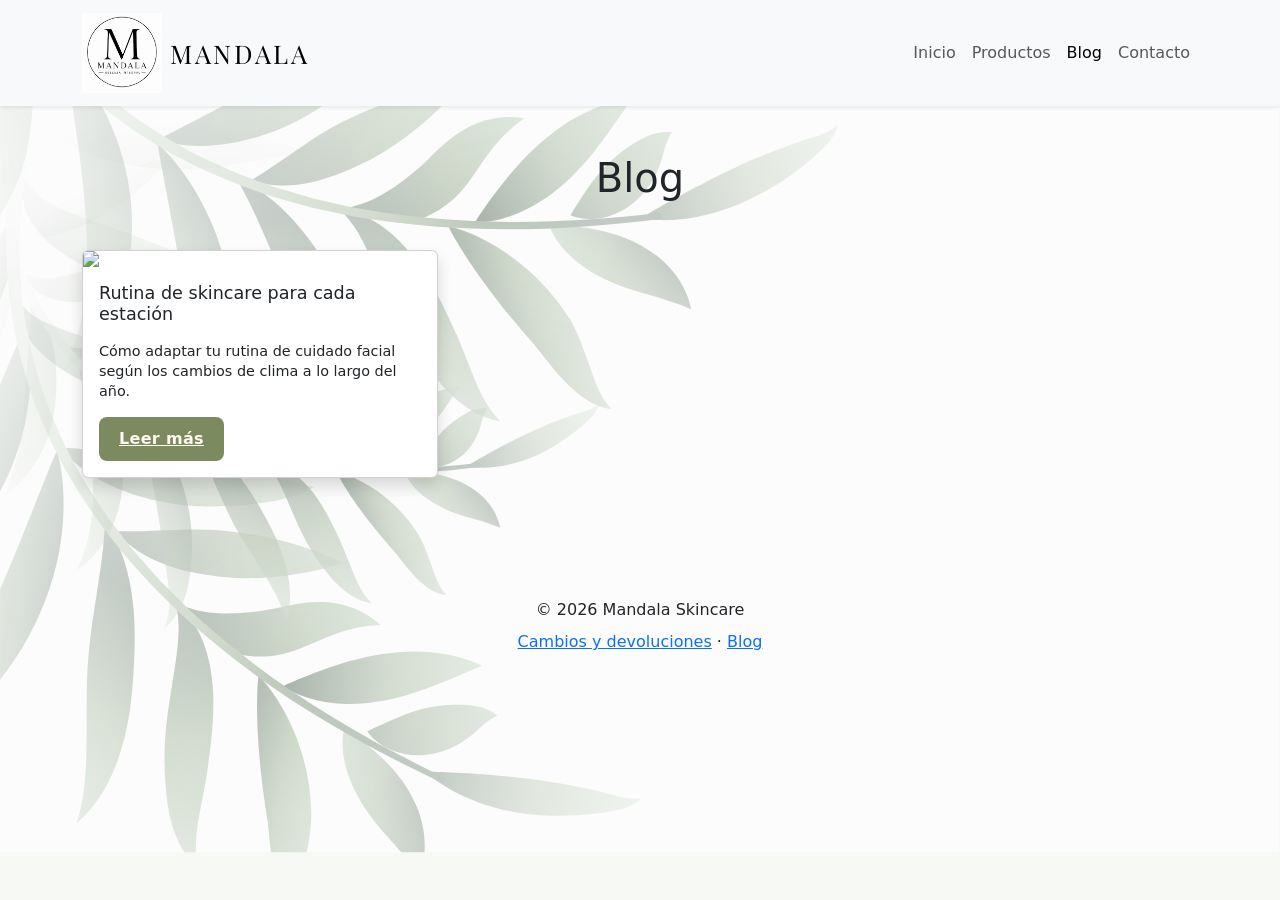
==== blog.html @ 617cd5c1 "modificaciones y agrego del Blog" ====
<!DOCTYPE html>
<html lang="es">
<head>
    <meta charset="UTF-8">
    <meta name="viewport" content="width=device-width, initial-scale=1.0">
    <link href="https://fonts.googleapis.com/css2?family=Playfair+Display:wght@600&display=swap" rel="stylesheet">
    <title>Blog — Mandala Skincare</title>
    <link href="https://cdn.jsdelivr.net/npm/bootstrap@5.3.3/dist/css/bootstrap.min.css" rel="stylesheet">
    <link rel="stylesheet" href="css/style.css">
</head>
<body>

    <nav class="navbar navbar-expand-lg navbar-light bg-light shadow-sm">
        <div class="container">
            <a class="navbar-brand d-flex align-items-center" href="index.html">
                <img src="img/logo-mandala.png" alt="Mandala Belleza Integral" height="80">
                <span class="ms-2 logo-text">MANDALA</span>
            </a>
            <button class="navbar-toggler" data-bs-toggle="collapse" data-bs-target="#menu">
                <span class="navbar-toggler-icon"></span>
            </button>
            <div class="collapse navbar-collapse" id="menu">
                <ul class="navbar-nav ms-auto">
                    <li class="nav-item"><a class="nav-link" href="index.html">Inicio</a></li>
                    <li class="nav-item"><a class="nav-link" href="productos.html">Productos</a></li>
                    <li class="nav-item"><a class="nav-link active" href="blog.html">Blog</a></li>
                    <li class="nav-item"><a class="nav-link" href="contacto.html">Contacto</a></li>
                </ul>
            </div>
        </div>
    </nav>

    <section class="container py-5">
        <h1 class="text-center mb-5">Blog</h1>

        <div class="row row-cols-1 row-cols-sm-2 row-cols-lg-3 g-4">

            <!-- Nota de ejemplo. Copiá este bloque para cada nota nueva y creá un archivo .html como blog/nombre-de-la-nota.html -->
            <div class="col">
                <div class="card shadow h-100">
                    <img src="https://placehold.co/400x250/DDE7D4/3E4A3C?text=Nota+de+blog" class="card-img-top">
                    <div class="card-body">
                        <h5>Rutina de skincare para cada estación</h5>
                        <p>Cómo adaptar tu rutina de cuidado facial según los cambios de clima a lo largo del año.</p>
                        <a href="blog/rutinas.html" class="btn-mandala d-inline-block">Leer más</a>
                    </div>
                </div>
            </div>

        </div>
    </section>

    <footer class="footer-mandala py-4 mt-5">
        <div class="container text-center">
            <p class="mb-2">© 2026 Mandala Skincare</p>
            <a href="cambios-y-devoluciones.html">Cambios y devoluciones</a> ·
            <a href="blog.html">Blog</a>
        </div>
    </footer>

    <script src="https://cdn.jsdelivr.net/npm/bootstrap@5.3.3/dist/js/bootstrap.bundle.min.js"></script>
</body>
</html>
---- css/style.css ----
body {
    background-color: #F7F9F5;
    background-image: url("../img/hojasfondo.svg");
    background-repeat: no-repeat;
    background-position: center top;
    background-size: cover;
}
/* ===== CARRUSEL - IMAGEN ===== */
.carousel-item img {
    height: 550px;
    object-fit: cover;
}


#carouselExample {
    padding: 15px;
    background: #F7F4EC;
}

.carousel-inner {
    border-radius: 12px;
    overflow: hidden;
}

.carousel-item img {
    height: 550px;
    object-fit: cover;
    border-radius: 12px;
}

/* ===== CARRUSEL - CAPTION ===== */
.carousel-caption {
    background: rgba(0, 0, 0, .35);
    border-radius: 15px;
    padding: 30px;
    bottom: 40px;
    left: 8%;
    right: auto;
    max-width: 550px;
    text-align: left;
}

/* ===== LOGO NAVBAR ===== */
.logo-text {
    font-family: 'Playfair Display', serif;
    font-size: 1.6rem;
    letter-spacing: 3px;
    color: #000;
}

/* ===== TÍTULOS DEL CARRUSEL ===== */
.titulo-bold {
    font-family: 'Montserrat', sans-serif;
    font-weight: 600;
    letter-spacing: 3px;
    color: #f5f5f5;
    font-size: 1.8rem;
    display: block;
}

.titulo-script {
    font-family: 'Alex Brush', cursive;
    font-size: 3.5rem;
    line-height: 1.1;
    display: block;
    color: #ffffff;
    text-shadow: 1px 1px 6px rgba(0, 0, 0, .35);
}

.carousel-caption p {
    font-size: 20px;
    color: #f5f5f5;
}

/* ===== BOTON COMPRAR ===== */
.btn-mandala {
    background-color: #7C8B5F;
    border: none;
    color: #FFF8F0;
    border-radius: 8px;
    padding: 10px 20px;
    font-weight: 600;
    letter-spacing: 0.02em;
    transition: background-color 0.2s ease, transform 0.15s ease;
}

.btn-mandala:hover {
    background-color: #5C6B4F;
    transform: translateY(-1px);
}

.btn-mandala:active {
    transform: translateY(0);
}
/* ===== CARDS DE PRODUCTOS===== */
.card-body h5 {
    font-size: 1.1rem;
    min-height: 50px;
}

.card-body p {
    font-size: 0.9rem;
    line-height: 1.4;
}

.card {
    height: 100%;
}

.img-hover-wrap {
    position: relative;
    height: 220px;
    overflow: hidden;
    background: #f5f5f5;
}

.img-hover-wrap img {
    position: absolute;
    top: 0;
    left: 0;
    width: 100%;
    height: 260px;
    object-fit: contain;
    transition: opacity 0.4s ease;
}

.img-normal {
    opacity: 1;
}

.img-hover {
    opacity: 0;
}

.img-hover-wrap:hover .img-normal {
    opacity: 0;
}

.img-hover-wrap:hover .img-hover {
    opacity: 1;
}
/* ===== CARRITO ===== */
.btn-carrito {
    background: none;
    border: none;
    font-size: 1.4rem;
    position: relative;
    cursor: pointer;
}

.badge-carrito {
    position: absolute;
    top: -5px;
    right: -10px;
    background: #3E4A3C;
    color: #fff;
    font-size: 0.7rem;
    border-radius: 50%;
    padding: 2px 6px;
}

#listaCarrito li {
    display: flex;
    justify-content: space-between;
    align-items: center;
    padding: 8px 0;
    border-bottom: 1px solid #eee;
}

#listaCarrito button {
    background: none;
    border: none;
    color: #b33;
    cursor: pointer;
}

.toast-confirmacion {
    position: fixed;
    bottom: 30px;
    right: 30px;
    background: #3E4A3C;
    color: #fff;
    padding: 14px 22px;
    border-radius: 8px;
    opacity: 0;
    transform: translateY(20px);
    transition: all 0.3s ease;
    pointer-events: none;
    z-index: 9999;
}

.toast-confirmacion.mostrar {
    opacity: 1;
    transform: translateY(0);
}
/* ===== PAGINACIÓN ===== */
.pagination .page-link {
    color: #3E4A3C;
    border-color: #DDE7D4;
}

.pagination .page-link:hover {
    color: #fff;
    background-color: #c6cc91;
    border-color: #c6cc91;
}

.pagination .page-item.active .page-link {
    background-color: #3E4A3C;
    border-color: #3E4A3C;
    color: #fff;
}
.img-hover-wrap {
    position: relative;
    overflow: hidden;
}

/* Badge de descuento — tipo etiqueta de producto natural */
.badge-descuento {
    position: absolute;
    top: 12px;
    left: 12px;
    background: #C97B5C; /* terracota, contrasta lindo con el verde salvia de tus botones */
    color: #FFF8F0;
    padding: 6px 14px 6px 12px;
    border-radius: 4px 14px 4px 14px; /* esquinas asimétricas, sensación "etiqueta" en vez de cartel de oferta */
    font-size: 0.78rem;
    font-weight: 700;
    letter-spacing: 0.03em;
    box-shadow: 0 3px 8px rgba(0, 0, 0, 0.15);
    z-index: 2;
    transform: rotate(-3deg); /* un toque artesanal, no perfectamente cuadrado */
}

/* Precio anterior tachado, más suave que un gris genérico */
.precio-anterior {
    text-decoration: line-through;
    text-decoration-color: #C97B5C;
    text-decoration-thickness: 1.5px;
    color: #A89A8C;
    font-size: 0.9rem;
    margin-right: 10px;
    font-weight: 400;
}

.precio-wrap {
    display: flex;
    align-items: baseline;
    gap: 4px;
    flex-wrap: wrap;
}

.precio-wrap h4 {
    color: #C97B5C;
    margin: 0;
}

/* Medios de pago */
.badge-pago {
    display: inline-block;
    background: #F1EDE4;
    color: #5C6B4F;
    padding: 6px 16px;
    border-radius: 20px;
    margin: 4px;
    font-size: 0.85rem;
    font-weight: 600;
}
/* Badge "Más vendido" */
.badge-destacado {
    position: absolute;
    top: 12px;
    right: 12px;
    background: #E8C468;
    color: #4A3B1F;
    padding: 5px 12px;
    border-radius: 20px;
    font-size: 0.75rem;
    font-weight: 700;
    box-shadow: 0 2px 6px rgba(0, 0, 0, 0.15);
    z-index: 2;
}

/* Aviso de stock bajo */
.aviso-stock {
    color: #C0392B;
    font-weight: 600;
    font-size: 0.85rem;
}


/* Banner de envío gratis, arriba de los productos */
.badge-envio-gratis {
    display: inline-flex;
    align-items: center;
    gap: 6px;
    background: #EAF2E3;
    color: #5C6B4F;
    padding: 8px 18px;
    border-radius: 20px;
    font-weight: 600;
    font-size: 0.9rem;
}

.badge-envio-gratis .camion {
    display: inline-block;
    animation: manejar 1.8s ease-in-out infinite;
}

@keyframes manejar {
    0%, 100% { transform: translateX(0); }
    50% { transform: translateX(5px); }
}
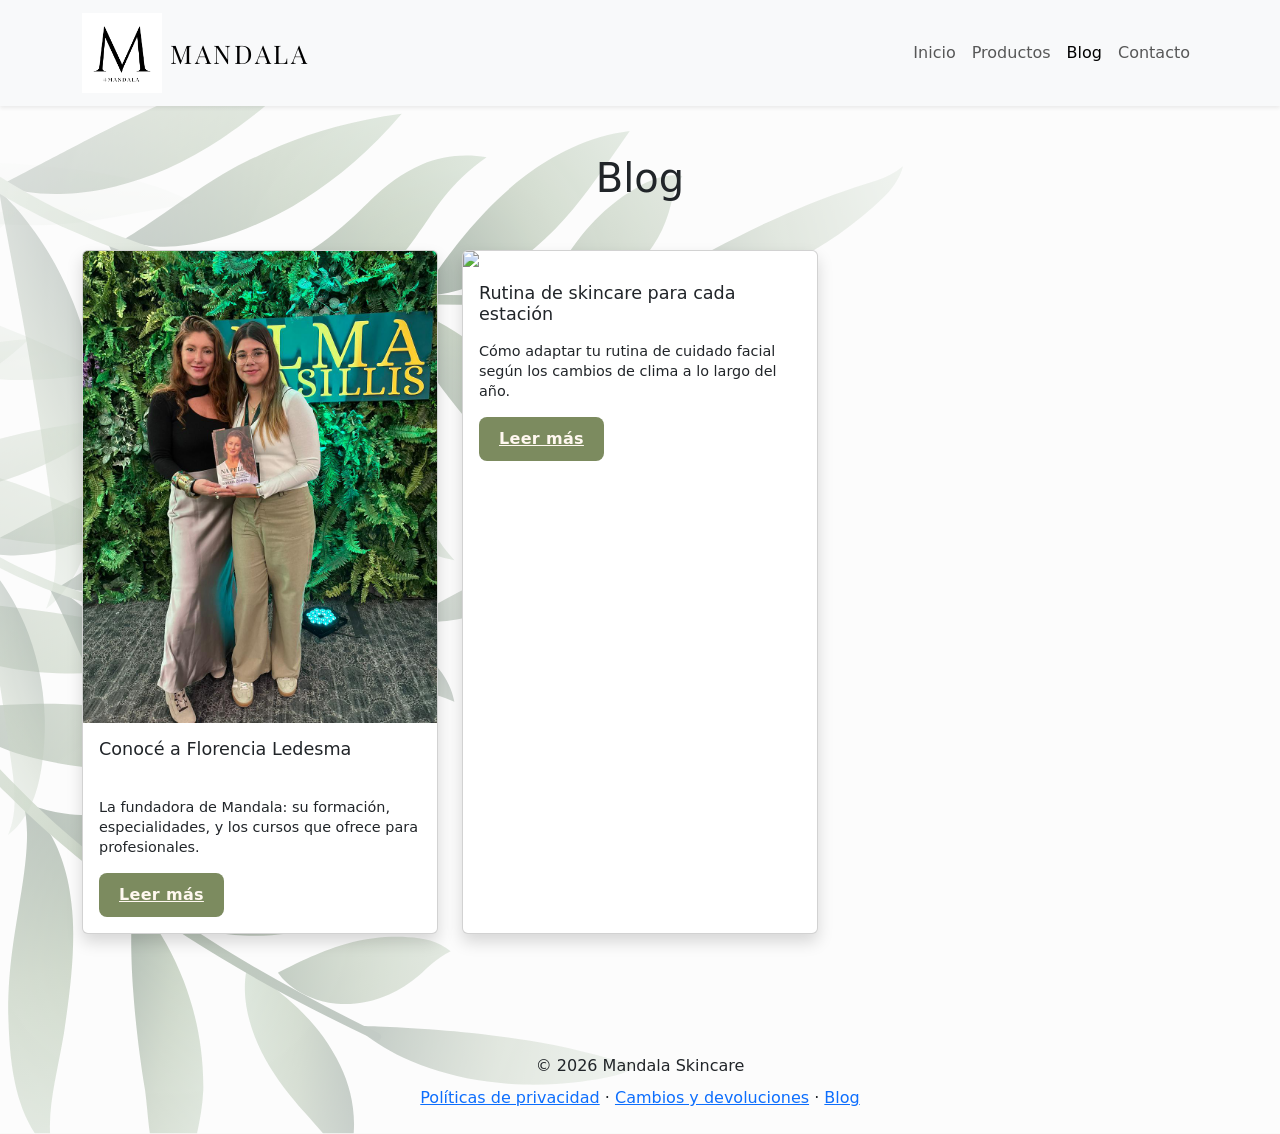
==== commit 6d6429ed: "Blog y descripción" ====
--- a/blog.html
+++ b/blog.html
@@ -13,7 +13,7 @@
     <nav class="navbar navbar-expand-lg navbar-light bg-light shadow-sm">
         <div class="container">
             <a class="navbar-brand d-flex align-items-center" href="index.html">
-                <img src="img/logo-mandala.png" alt="Mandala Belleza Integral" height="80">
+                <img src="img/logo-mandala.jpg" alt="Mandala Belleza Integral" height="80">
                 <span class="ms-2 logo-text">MANDALA</span>
             </a>
             <button class="navbar-toggler" data-bs-toggle="collapse" data-bs-target="#menu">
@@ -35,6 +35,18 @@
 
         <div class="row row-cols-1 row-cols-sm-2 row-cols-lg-3 g-4">
 
+            <!-- Nota: Conocé a Florencia -->
+            <div class="col">
+                <div class="card shadow h-100">
+                    <img src="img/flor.jpeg" class="card-img-top">
+                    <div class="card-body">
+                        <h5>Conocé a Florencia Ledesma</h5>
+                        <p>La fundadora de Mandala: su formación, especialidades, y los cursos que ofrece para profesionales.</p>
+                        <a href="blog/florencia-ledesma.html" class="btn-mandala d-inline-block">Leer más</a>
+                    </div>
+                </div>
+            </div>
+
             <!-- Nota de ejemplo. Copiá este bloque para cada nota nueva y creá un archivo .html como blog/nombre-de-la-nota.html -->
             <div class="col">
                 <div class="card shadow h-100">
@@ -53,6 +65,7 @@
     <footer class="footer-mandala py-4 mt-5">
         <div class="container text-center">
             <p class="mb-2">© 2026 Mandala Skincare</p>
+            <a href="politicas-privacidad.html">Políticas de privacidad</a> ·
             <a href="cambios-y-devoluciones.html">Cambios y devoluciones</a> ·
             <a href="blog.html">Blog</a>
         </div>
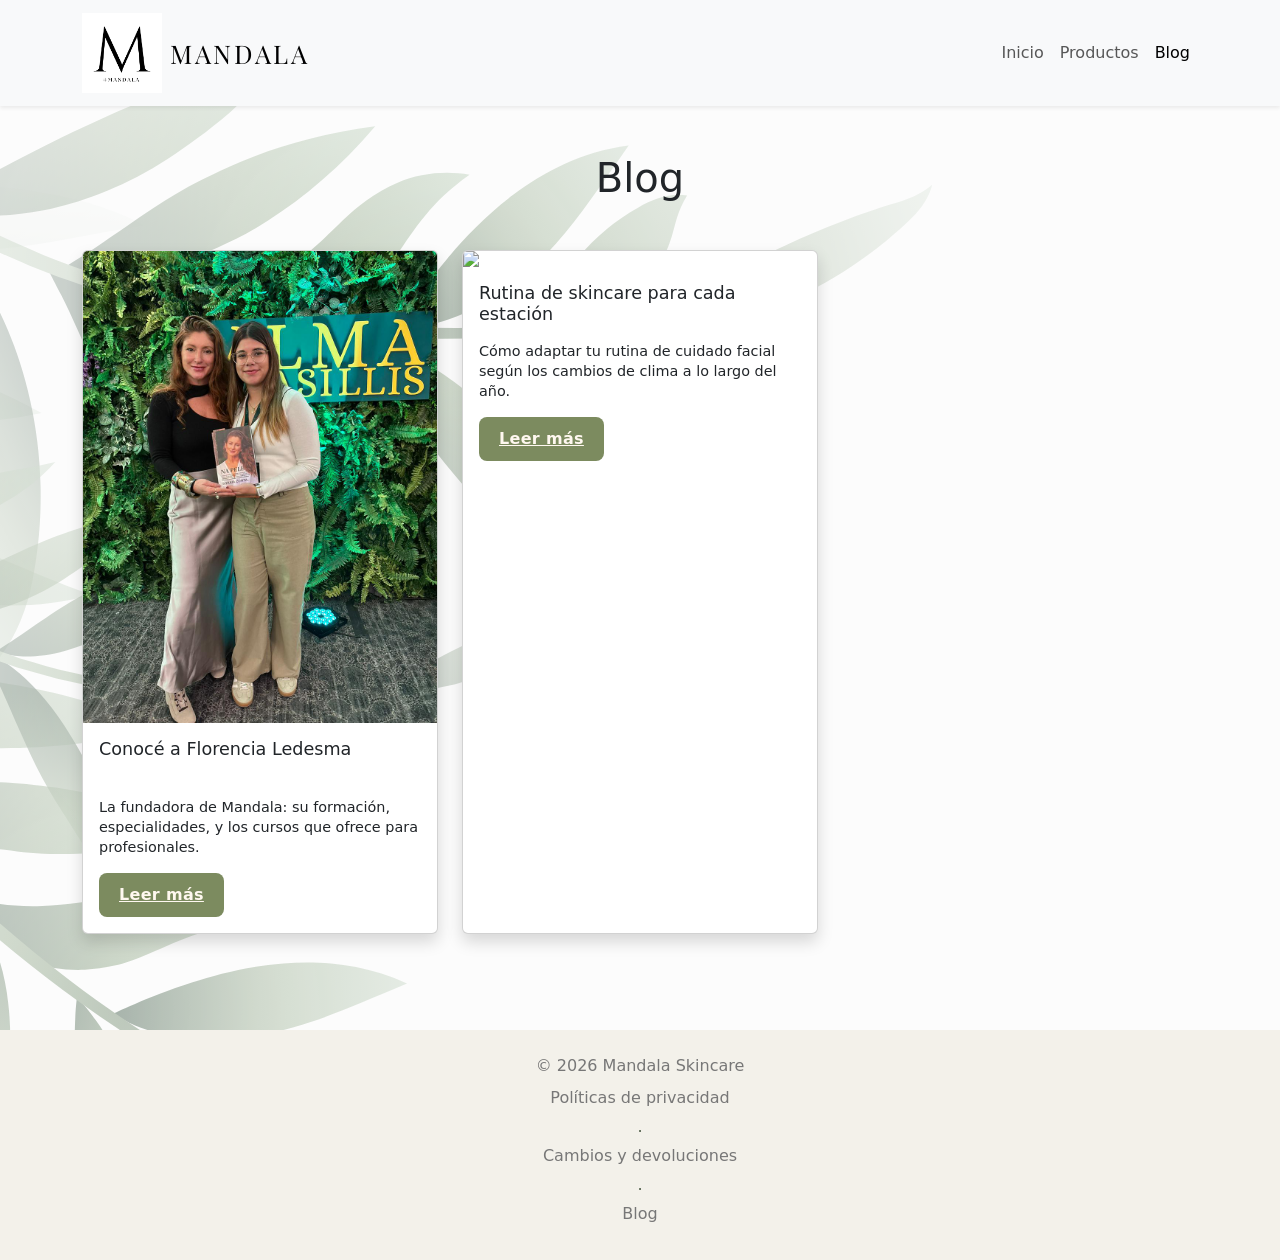
==== commit fb3f7e4c: "Detalles, aun falta" ====
--- a/blog.html
+++ b/blog.html
@@ -4,6 +4,7 @@
     <meta charset="UTF-8">
     <meta name="viewport" content="width=device-width, initial-scale=1.0">
     <link href="https://fonts.googleapis.com/css2?family=Playfair+Display:wght@600&display=swap" rel="stylesheet">
+    <link rel="stylesheet" href="https://cdn.jsdelivr.net/npm/bootstrap-icons@1.11.3/font/bootstrap-icons.min.css">
     <title>Blog — Mandala Skincare</title>
     <link href="https://cdn.jsdelivr.net/npm/bootstrap@5.3.3/dist/css/bootstrap.min.css" rel="stylesheet">
     <link rel="stylesheet" href="css/style.css">
@@ -24,7 +25,6 @@
                     <li class="nav-item"><a class="nav-link" href="index.html">Inicio</a></li>
                     <li class="nav-item"><a class="nav-link" href="productos.html">Productos</a></li>
                     <li class="nav-item"><a class="nav-link active" href="blog.html">Blog</a></li>
-                    <li class="nav-item"><a class="nav-link" href="contacto.html">Contacto</a></li>
                 </ul>
             </div>
         </div>
@@ -33,7 +33,7 @@
     <section class="container py-5">
         <h1 class="text-center mb-5">Blog</h1>
 
-        <div class="row row-cols-1 row-cols-sm-2 row-cols-lg-3 g-4">
+   <div class="row row-cols-1 row-cols-sm-2 row-cols-lg-3 g-4 filas-animadas">
 
             <!-- Nota: Conocé a Florencia -->
             <div class="col">
--- a/css/style.css
+++ b/css/style.css
@@ -312,3 +312,226 @@
     50% { transform: translateX(5px); }
 }
 
+@keyframes deslizarIzquierda {
+    from { opacity: 0; transform: translateX(-60px); }
+    to   { opacity: 1; transform: translateX(0); }
+}
+
+@keyframes deslizarDerecha {
+    from { opacity: 0; transform: translateX(60px); }
+    to   { opacity: 1; transform: translateX(0); }
+}
+
+.filas-animadas > .col {
+    opacity: 0;
+}
+
+.filas-animadas > .col:nth-child(odd) {
+    animation: deslizarIzquierda 0.6s ease forwards;
+}
+
+.filas-animadas > .col:nth-child(even) {
+    animation: deslizarDerecha 0.6s ease forwards;
+}
+
+.filas-animadas > .col:nth-child(1) { animation-delay: 0.05s; }
+.filas-animadas > .col:nth-child(2) { animation-delay: 0.15s; }
+.filas-animadas > .col:nth-child(3) { animation-delay: 0.25s; }
+.filas-animadas > .col:nth-child(4) { animation-delay: 0.35s; }
+.filas-animadas > .col:nth-child(5) { animation-delay: 0.45s; }
+.filas-animadas > .col:nth-child(6) { animation-delay: 0.55s; }
+
+/*====================================
+        FOOTER MANDALA
+====================================*/
+
+.footer-mandala{
+    background:#F3F1EA;
+    margin-top:80px;
+    padding:40px 0 0;
+    color:#4f5d48;
+}
+
+.footer-divider{
+    display:flex;
+    align-items:center;
+    justify-content:center;
+    margin-bottom:50px;
+}
+
+.footer-divider span{
+    flex:1;
+    height:1px;
+    background:#d9d9d9;
+}
+
+.footer-divider svg{
+    width:18px;
+    height:18px;
+    margin:0 18px;
+    stroke:#5d7057;
+    stroke-width:1.3;
+    fill:none;
+}
+
+.footer-logo{
+    font-family:'Playfair Display', serif;
+    font-size:2rem;
+    letter-spacing:4px;
+    color:#4f5d48;
+    margin:0;
+}
+
+.footer-subtitulo{
+    font-family:'Alex Brush', cursive;
+    font-size:2rem;
+    color:#be7a62;
+    margin-top:-10px;
+}
+
+.footer-texto{
+    margin-top:20px;
+    color:#777;
+    line-height:1.8;
+    max-width:330px;
+}
+
+.footer-mandala h5{
+    font-size:.85rem;
+    text-transform:uppercase;
+    letter-spacing:2px;
+    margin-bottom:20px;
+    color:#5d7057;
+    font-weight:700;
+}
+
+.footer-mandala a{
+    display:block;
+    text-decoration:none;
+    color:#777;
+    margin-bottom:10px;
+    transition:.3s;
+}
+
+.footer-mandala a:hover{
+    color:#be7a62;
+}
+
+.footer-mandala p{
+    color:#777;
+    margin-bottom:10px;
+}
+
+.footer-redes{
+    display:flex;
+    gap:15px;
+    margin-top:25px;
+}
+
+.footer-redes a{
+    width:42px;
+    height:42px;
+    border-radius:50%;
+    border:1px solid #cfcfcf;
+    display:flex;
+    justify-content:center;
+    align-items:center;
+    font-size:18px;
+    color:#4f5d48;
+    transition:.3s;
+}
+
+.footer-redes a:hover{
+    background:#be7a62;
+    color:#fff;
+    border-color:#be7a62;
+    transform:translateY(-3px);
+}
+
+.footer-news{
+    display:flex;
+    margin-top:20px;
+    border-bottom:1px solid #bbb;
+}
+
+.footer-news input{
+    flex:1;
+    border:none;
+    background:none;
+    padding:10px 5px;
+    outline:none;
+    font-size:.9rem;
+}
+
+.footer-news input::placeholder{
+    color:#999;
+}
+
+.footer-news button{
+    border:none;
+    background:none;
+    color:#4f5d48;
+    font-weight:600;
+    padding:10px 5px;
+    transition:.3s;
+}
+
+.footer-news button:hover{
+    color:#be7a62;
+}
+
+.footer-copy{
+    margin-top:50px;
+    border-top:1px solid #ddd;
+    padding:20px;
+    text-align:center;
+    color:#777;
+    font-size:.85rem;
+}
+
+/*==========================
+        Responsive
+==========================*/
+
+@media(max-width:991px){
+
+    .footer-logo,
+    .footer-subtitulo,
+    .footer-texto{
+        text-align:center;
+        margin-left:auto;
+        margin-right:auto;
+    }
+
+    .footer-redes{
+        justify-content:center;
+        margin-bottom:35px;
+    }
+
+    .footer-mandala h5{
+        margin-top:20px;
+    }
+}
+
+@media(max-width:767px){
+
+    .footer-news{
+        flex-direction:column;
+        border:none;
+    }
+
+    .footer-news input{
+        border-bottom:1px solid #bbb;
+    }
+
+    .footer-news button{
+        margin-top:10px;
+        border:1px solid #be7a62;
+        border-radius:30px;
+    }
+
+    .footer-copy{
+        font-size:.8rem;
+        padding:18px 10px;
+    }
+}
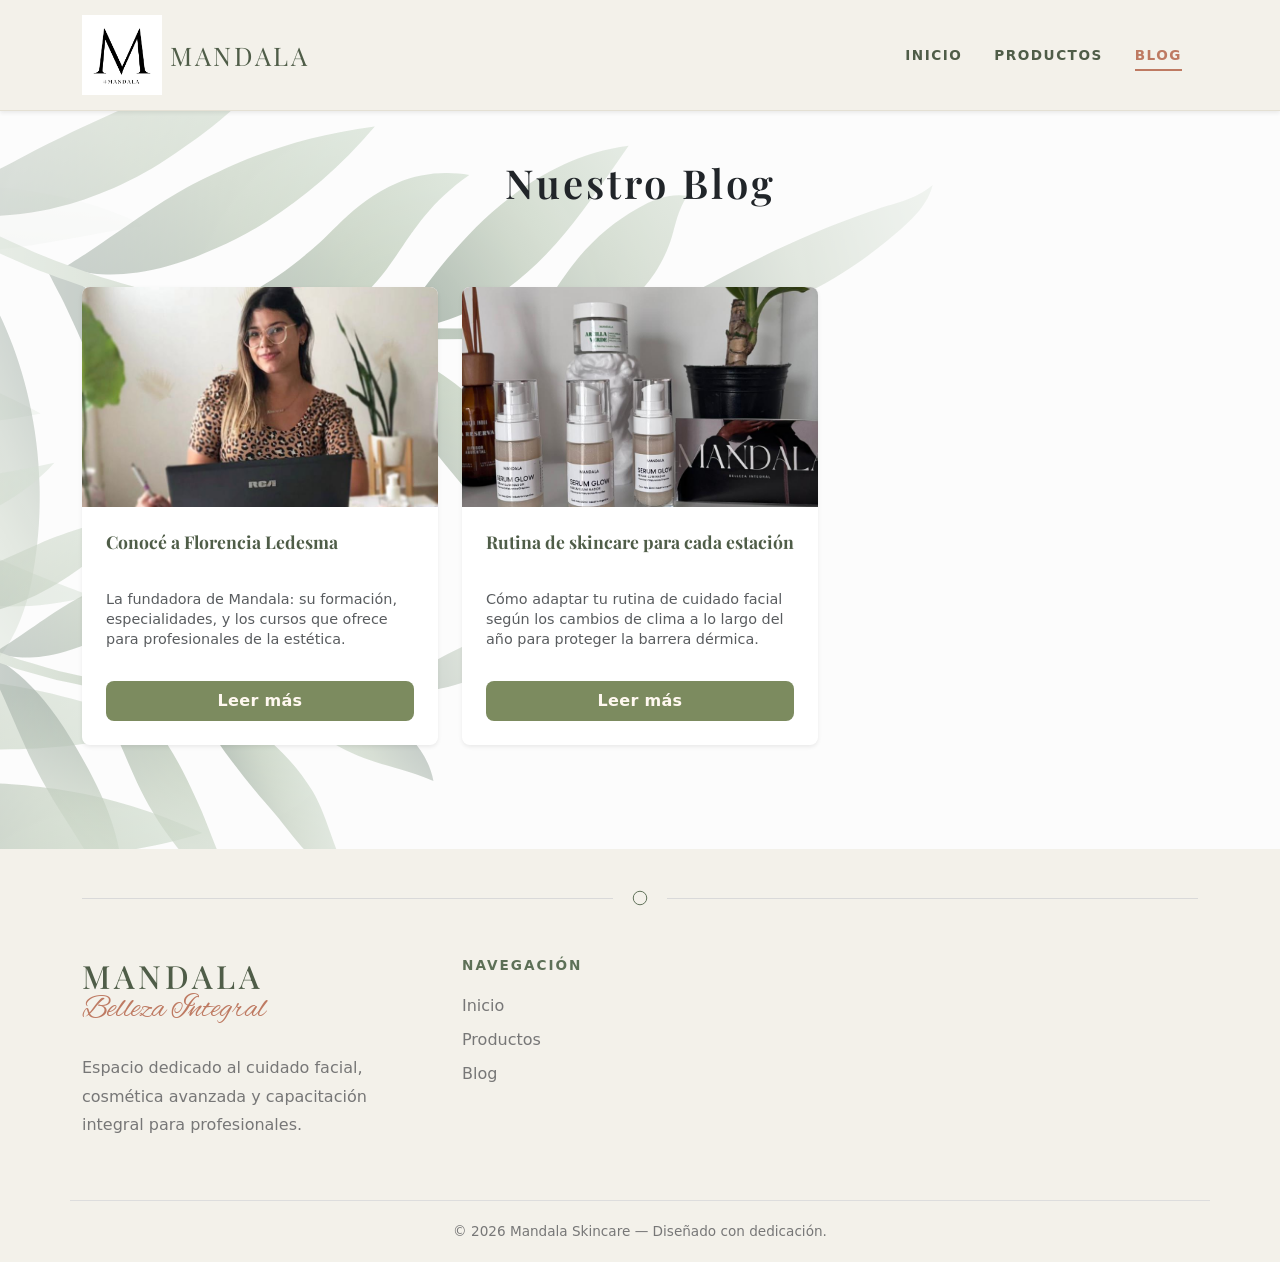
==== commit 0efac2cc: "Agregue header y estilice pagina" ====
--- a/blog.html
+++ b/blog.html
@@ -5,13 +5,18 @@
     <meta name="viewport" content="width=device-width, initial-scale=1.0">
     <link href="https://fonts.googleapis.com/css2?family=Playfair+Display:wght@600&display=swap" rel="stylesheet">
     <link rel="stylesheet" href="https://cdn.jsdelivr.net/npm/bootstrap-icons@1.11.3/font/bootstrap-icons.min.css">
+    <link href="https://fonts.googleapis.com/css2?family=Montserrat:wght@600&family=Alex+Brush&display=swap" rel="stylesheet">
     <title>Blog — Mandala Skincare</title>
+    
+    <!-- Bootstrap -->
     <link href="https://cdn.jsdelivr.net/npm/bootstrap@5.3.3/dist/css/bootstrap.min.css" rel="stylesheet">
+    <!-- CSS propio -->
     <link rel="stylesheet" href="css/style.css">
 </head>
 <body>
 
-    <nav class="navbar navbar-expand-lg navbar-light bg-light shadow-sm">
+    <!-- MENÚ DE NAVEGACIÓN PROPIO -->
+    <nav class="navbar navbar-expand-lg navbar-light navbar-mandala shadow-sm sticky-top">
         <div class="container">
             <a class="navbar-brand d-flex align-items-center" href="index.html">
                 <img src="img/logo-mandala.jpg" alt="Mandala Belleza Integral" height="80">
@@ -30,31 +35,38 @@
         </div>
     </nav>
 
-    <section class="container py-5">
-        <h1 class="text-center mb-5">Blog</h1>
+    <header class="py-5 text-center">
+        <h1 class="titulo-bold text-dark" style="font-size: 2.5rem; font-family: 'Playfair Display', serif;">Nuestro Blog</h1>
+    </header>
 
-   <div class="row row-cols-1 row-cols-sm-2 row-cols-lg-3 g-4 filas-animadas">
+    <!-- REJILLA DE ARTÍCULOS CON ANIMACIONES INTEGRADAS -->
+    <section class="container py-4">
+        <div class="row row-cols-1 row-cols-sm-2 row-cols-lg-3 g-4 filas-animadas">
 
-            <!-- Nota: Conocé a Florencia -->
+            <!-- Nota 1 -->
             <div class="col">
-                <div class="card shadow h-100">
-                    <img src="img/flor.jpeg" class="card-img-top">
-                    <div class="card-body">
-                        <h5>Conocé a Florencia Ledesma</h5>
-                        <p>La fundadora de Mandala: su formación, especialidades, y los cursos que ofrece para profesionales.</p>
-                        <a href="blog/florencia-ledesma.html" class="btn-mandala d-inline-block">Leer más</a>
+                <div class="card shadow-sm border-0 rounded-3 overflow-hidden h-100">
+                    <div style="height: 220px; overflow: hidden;">
+                        <img src="img/flora.jpeg" class="w-100 h-100 object-fit-cover">
+                    </div>
+                    <div class="card-body p-4 d-flex flex-column">
+                        <h5 class="fw-bold mb-2" style="font-family: 'Playfair Display', serif; color: #4f5d48;">Conocé a Florencia Ledesma</h5>
+                        <p class="text-muted small flex-grow-1">La fundadora de Mandala: su formación, especialidades, y los cursos que ofrece para profesionales de la estética.</p>
+                        <a href="blog/florencia-ledesma.html" class="btn-mandala text-center d-block mt-3 py-2 text-decoration-none">Leer más</a>
                     </div>
                 </div>
             </div>
 
-            <!-- Nota de ejemplo. Copiá este bloque para cada nota nueva y creá un archivo .html como blog/nombre-de-la-nota.html -->
+            <!-- Nota 2 -->
             <div class="col">
-                <div class="card shadow h-100">
-                    <img src="https://placehold.co/400x250/DDE7D4/3E4A3C?text=Nota+de+blog" class="card-img-top">
-                    <div class="card-body">
-                        <h5>Rutina de skincare para cada estación</h5>
-                        <p>Cómo adaptar tu rutina de cuidado facial según los cambios de clima a lo largo del año.</p>
-                        <a href="blog/rutinas.html" class="btn-mandala d-inline-block">Leer más</a>
+                <div class="card shadow-sm border-0 rounded-3 overflow-hidden h-100">
+                    <div style="height: 220px; overflow: hidden;">
+                        <img src="img/iniciorutinas.jpeg" class="w-100 h-100 object-fit-cover">
+                    </div>
+                    <div class="card-body p-4 d-flex flex-column">
+                        <h5 class="fw-bold mb-2" style="font-family: 'Playfair Display', serif; color: #4f5d48;">Rutina de skincare para cada estación</h5>
+                        <p class="text-muted small flex-grow-1">Cómo adaptar tu rutina de cuidado facial según los cambios de clima a lo largo del año para proteger la barrera dérmica.</p>
+                        <a href="blog/rutinas.html" class="btn-mandala text-center d-block mt-3 py-2 text-decoration-none">Leer más</a>
                     </div>
                 </div>
             </div>
@@ -62,12 +74,42 @@
         </div>
     </section>
 
-    <footer class="footer-mandala py-4 mt-5">
-        <div class="container text-center">
-            <p class="mb-2">© 2026 Mandala Skincare</p>
-            <a href="politicas-privacidad.html">Políticas de privacidad</a> ·
-            <a href="cambios-y-devoluciones.html">Cambios y devoluciones</a> ·
-            <a href="blog.html">Blog</a>
+    <!-- FOOTER INSTITUCIONAL COMPLETO -->
+    <footer class="footer-mandala">
+        <div class="container">
+            <div class="footer-divider">
+                <span></span>
+                <svg xmlns="http://www.w3.org/2000/svg" viewBox="0 0 24 24"><path d="M12 21a9 9 0 1 0 0-18 9 9 0 0 0 0 18z"/></svg>
+                <span></span>
+            </div>
+            <div class="row g-4 text-start">
+                <div class="col-md-4">
+                    <h2 class="footer-logo">MANDALA</h2>
+                    <div class="footer-subtitulo">Belleza Integral</div>
+                    <p class="footer-texto">Espacio dedicado al cuidado facial, cosmética avanzada y capacitación integral para profesionales.</p>
+                </div>
+                <div class="col-md-2">
+                    <h5>Navegación</h5>
+                    <a href="index.html">Inicio</a>
+                    <a href="productos.html">Productos</a>
+                    <a href="blog.html">Blog</a>
+                </div>
+                <!-- <div class="col-md-3">
+                    <h5>Políticas</h5>
+                    <a href="politicas-privacidad.html">Políticas de privacidad</a>
+                    <a href="cambios-y-devoluciones.html">Cambios y devoluciones</a>
+                </div> 
+                <div class="col-md-3">
+                    <h5>Newsletter</h5>
+                    <div class="footer-news">
+                        <input type="email" placeholder="Tu email...">
+                        <button type="button">Unirse</button>
+                    </div>
+                </div>
+            </div>-->
+            <div class="footer-copy">
+                © 2026 Mandala Skincare — Diseñado con dedicación.
+            </div>
         </div>
     </footer>
 
--- a/css/style.css
+++ b/css/style.css
@@ -4,6 +4,208 @@
     background-repeat: no-repeat;
     background-position: center top;
     background-size: cover;
+}
+/* ===== NAVBAR (misma paleta que el footer) ===== */
+
+.navbar-mandala{
+    background:#F3F1EA !important;
+    border-bottom:1px solid #e4e0d4;
+    padding:10px 0;
+}
+
+.navbar-mandala .logo-text{
+    font-family:'Playfair Display', serif;
+    font-size:1.6rem;
+    letter-spacing:3px;
+    color:#4f5d48;
+}
+
+.navbar-mandala .nav-link{
+    position:relative;
+    color:#4f5d48;
+    font-weight:600;
+    font-size:.85rem;
+    text-transform:uppercase;
+    letter-spacing:1.5px;
+    padding:10px 16px !important;
+    transition:color .3s ease;
+}
+
+.navbar-mandala .nav-link::after{
+    content:'';
+    position:absolute;
+    left:16px;
+    right:16px;
+    bottom:4px;
+    height:2px;
+    background:#be7a62;
+    transform:scaleX(0);
+    transform-origin:left;
+    transition:transform .3s ease;
+}
+
+.navbar-mandala .nav-link:hover,
+.navbar-mandala .nav-link.active{
+    color:#be7a62;
+}
+
+.navbar-mandala .nav-link:hover::after,
+.navbar-mandala .nav-link.active::after{
+    transform:scaleX(1);
+}
+
+.navbar-mandala .btn-carrito{
+    color:#4f5d48;
+}
+
+.navbar-mandala .badge-carrito{
+    background:#be7a62;
+}
+
+.navbar-mandala .navbar-toggler{
+    border-color:#4f5d48;
+}
+
+.navbar-mandala .navbar-toggler:focus{
+    box-shadow:0 0 0 .2rem rgba(190,122,98,.25);
+}
+
+/* ===== BUSCADOR ===== */
+
+.buscador-wrap{
+    position:relative;
+}
+
+.buscador-icono{
+    position:absolute;
+    left:18px;
+    top:50%;
+    transform:translateY(-50%);
+    color:#5d7057;
+    pointer-events:none;
+}
+
+input.form-control[type="text"]{
+    background:#F3F1EA;
+    border:1px solid #d8d4cb;
+    color:#4f5d48;
+    border-radius:30px;
+    padding:12px 42px;
+    transition:all .3s ease;
+}
+
+input.form-control[type="text"]::placeholder{
+    color:#999;
+}
+
+input.form-control[type="text"]:focus{
+    background:#fff;
+    border-color:#be7a62;
+    box-shadow:0 0 0 .2rem rgba(190,122,98,.18);
+}
+
+.buscador-limpiar{
+    position:absolute;
+    right:14px;
+    top:50%;
+    transform:translateY(-50%);
+    background:none;
+    border:none;
+    color:#a89a8c;
+    padding:0;
+    display:none;
+    transition:color .2s ease;
+}
+
+.buscador-limpiar.visible{
+    display:block;
+}
+
+.buscador-limpiar:hover{
+    color:#be7a62;
+}
+
+/* Dropdown de sugerencias, mismo lenguaje visual que el dropdown del footer */
+.buscador-sugerencias{
+    list-style:none;
+    margin:8px 0 0;
+    padding:8px 0;
+    background:#fff;
+    border-radius:12px;
+    box-shadow:0 10px 30px rgba(0,0,0,.14);
+    position:absolute;
+    top:100%;
+    left:0;
+    right:0;
+    z-index:1000;
+
+    opacity:0;
+    visibility:hidden;
+    transform:translateY(-8px);
+    transition:opacity .2s ease, transform .2s ease, visibility .2s;
+    max-height:320px;
+    overflow-y:auto;
+}
+
+.buscador-sugerencias.mostrar{
+    opacity:1;
+    visibility:visible;
+    transform:translateY(0);
+}
+
+.buscador-sugerencias li{
+    display:flex;
+    align-items:center;
+    gap:10px;
+    padding:10px 20px;
+    color:#4f5d48;
+    font-size:.92rem;
+    cursor:pointer;
+    transition:background .15s ease;
+}
+
+.buscador-sugerencias li i{
+    color:#a89a8c;
+    font-size:.85rem;
+}
+
+.buscador-sugerencias li:hover,
+.buscador-sugerencias li.activa{
+    background:#F3F1EA;
+}
+
+.buscador-sugerencias li strong{
+    color:#be7a62;
+    font-weight:700;
+}
+
+/* Mensaje de "sin resultados" */
+.sin-resultados-busqueda{
+    display:none;
+    color:#4f5d48;
+}
+
+.sin-resultados-busqueda i{
+    font-size:2rem;
+    color:#c9c2b3;
+    display:block;
+    margin-bottom:12px;
+}
+
+.sin-resultados-sugerencia{
+    color:#999;
+    font-size:.9rem;
+}
+
+/* Resalte breve al saltar a un producto elegido desde el buscador */
+.card.card-destacada{
+    animation:destacarCard 1.2s ease;
+    border-radius:.375rem;
+}
+
+@keyframes destacarCard{
+    0%{ box-shadow:0 0 0 3px rgba(190,122,98,.6); }
+    100%{ box-shadow:0 0 0 0 rgba(190,122,98,0); }
 }
 /* ===== CARRUSEL - IMAGEN ===== */
 .carousel-item img {
@@ -490,48 +692,191 @@
 }
 
 /*==========================
-        Responsive
+    Responsive
+    (el footer mantiene el mismo estilo y alineación
+    en todas las vistas; las columnas se acomodan
+    solas gracias a la grilla de Bootstrap)
 ==========================*/
 
-@media(max-width:991px){
-
-    .footer-logo,
-    .footer-subtitulo,
-    .footer-texto{
-        text-align:center;
-        margin-left:auto;
-        margin-right:auto;
+/*====================================
+    DROPDOWN "Cambios y devoluciones"
+====================================*/
+
+.footer-dropdown {
+    position: relative;
+    display: inline-block;
+}
+
+.footer-dropdown-toggle {
+    cursor: pointer;
+    display: flex !important;
+    align-items: center;
+    gap: 6px;
+}
+
+.footer-dropdown-icono {
+    font-size: 0.7rem;
+    transition: transform 0.3s ease;
+}
+
+.footer-dropdown.abierto .footer-dropdown-icono {
+    transform: rotate(180deg);
+}
+
+.footer-dropdown-menu {
+    list-style: none;
+    margin: 12px 0 0 0;
+    padding: 0;
+    width: 340px;
+    max-width: 90vw;
+    background: #fff;
+    border-radius: 12px;
+    box-shadow: 0 10px 30px rgba(0, 0, 0, 0.14);
+    position: absolute;
+    top: 100%;
+    left: 0;
+    z-index: 999;
+
+    /* estado cerrado */
+    display: block;
+    opacity: 0;
+    visibility: hidden;
+    transform: translateY(-8px);
+    transition: opacity 0.25s ease, transform 0.25s ease, visibility 0.25s;
+    max-height: 60vh;
+    overflow-y: auto;
+}
+
+.footer-dropdown-menu.mostrar {
+    opacity: 1;
+    visibility: visible;
+    transform: translateY(0);
+}
+
+.footer-dropdown-menu > li:first-child {
+    border-bottom: 1px solid #eee;
+}
+
+.footer-dropdown-menu > li:first-child a {
+    display: block;
+    padding: 14px 20px;
+    font-weight: 700;
+    font-size: 0.85rem;
+    text-transform: uppercase;
+    letter-spacing: 1px;
+    color: #5d7057 !important;
+    text-decoration: none;
+    margin: 0;
+    transition: background 0.2s ease;
+}
+
+.footer-dropdown-menu > li:first-child a:hover {
+    background: #F3F1EA;
+}
+
+.footer-dropdown-info {
+    padding: 18px 20px 20px;
+}
+
+.footer-dropdown-info p {
+    font-size: 0.85rem;
+    line-height: 1.6;
+    color: #666;
+    margin: 0 0 12px 0;
+}
+
+.footer-dropdown-info p:last-child {
+    margin-bottom: 0;
+}
+
+.footer-dropdown-info strong {
+    display: inline-block;
+    color: #4f5d48;
+    margin-top: 4px;
+    font-size: 0.85rem;
+}
+
+.footer-dropdown-info a {
+    display: inline !important;
+    color: #be7a62 !important;
+    text-decoration: underline;
+    margin: 0;
+}
+
+/* En mobile el dropdown ocupa todo el ancho disponible, sin salirse de pantalla */
+@media (max-width: 767px) {
+    .footer-dropdown-menu {
+        width: 100%;
+        left: 0;
+        right: 0;
     }
-
-    .footer-redes{
-        justify-content:center;
-        margin-bottom:35px;
-    }
-
-    .footer-mandala h5{
-        margin-top:20px;
-    }
-}
-
-@media(max-width:767px){
-
-    .footer-news{
-        flex-direction:column;
-        border:none;
-    }
-
-    .footer-news input{
-        border-bottom:1px solid #bbb;
-    }
-
-    .footer-news button{
-        margin-top:10px;
-        border:1px solid #be7a62;
-        border-radius:30px;
-    }
-
-    .footer-copy{
-        font-size:.8rem;
-        padding:18px 10px;
-    }
+}
+
+/* Botón "Leer en grande" */
+.footer-dropdown-ampliar {
+    display: flex !important;
+    align-items: center;
+    gap: 8px;
+    width: 100%;
+    background: none;
+    border: none;
+    padding: 14px 20px;
+    font-weight: 700;
+    font-size: 0.85rem;
+    text-transform: uppercase;
+    letter-spacing: 1px;
+    color: #5d7057;
+    text-align: left;
+    cursor: pointer;
+    transition: 0.2s ease;
+}
+
+.footer-dropdown-ampliar:hover {
+    background: #F3F1EA;
+}
+
+/* Modal ampliado */
+.modal-mandala {
+    border-radius: 16px;
+    border: none;
+    overflow: hidden;
+}
+
+.modal-mandala .modal-header {
+    background: #F3F1EA;
+    border-bottom: none;
+    padding: 22px 28px;
+}
+
+.modal-mandala .modal-title {
+    font-family: 'Playfair Display', serif;
+    color: #4f5d48;
+    letter-spacing: 0.5px;
+}
+
+.modal-mandala .modal-body {
+    padding: 30px 32px 34px;
+}
+
+.modal-mandala .modal-body p {
+    font-size: 1.05rem;
+    line-height: 1.8;
+    color: #555;
+    margin-bottom: 18px;
+}
+
+.modal-mandala .modal-body h6 {
+    font-size: 0.95rem;
+    text-transform: uppercase;
+    letter-spacing: 1px;
+    color: #5d7057;
+    font-weight: 700;
+    margin-top: 26px;
+    margin-bottom: 10px;
+}
+
+.modal-mandala .modal-body a {
+    display: inline !important;
+    color: #be7a62 !important;
+    text-decoration: underline;
 }
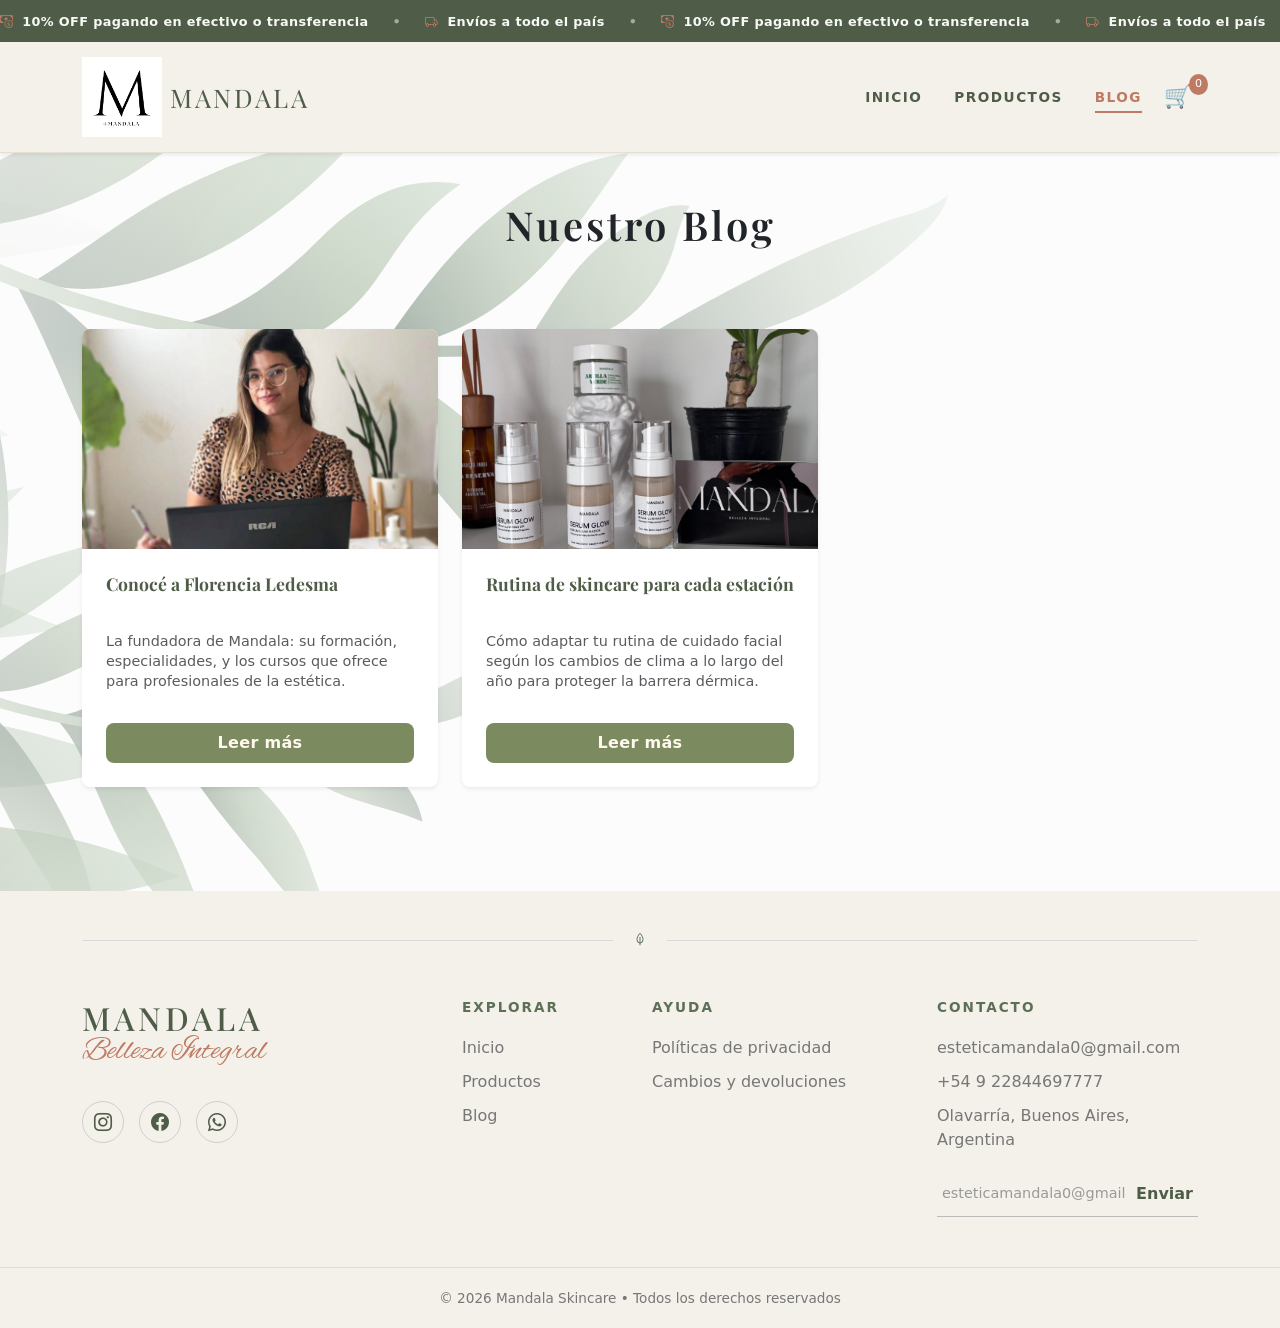
==== commit 307b5bbc: "Agregue cambios" ====
--- a/blog.html
+++ b/blog.html
@@ -15,25 +15,30 @@
 </head>
 <body>
 
-    <!-- MENÚ DE NAVEGACIÓN PROPIO -->
-    <nav class="navbar navbar-expand-lg navbar-light navbar-mandala shadow-sm sticky-top">
-        <div class="container">
-            <a class="navbar-brand d-flex align-items-center" href="index.html">
-                <img src="img/logo-mandala.jpg" alt="Mandala Belleza Integral" height="80">
-                <span class="ms-2 logo-text">MANDALA</span>
-            </a>
-            <button class="navbar-toggler" data-bs-toggle="collapse" data-bs-target="#menu">
-                <span class="navbar-toggler-icon"></span>
-            </button>
-            <div class="collapse navbar-collapse" id="menu">
-                <ul class="navbar-nav ms-auto">
-                    <li class="nav-item"><a class="nav-link" href="index.html">Inicio</a></li>
-                    <li class="nav-item"><a class="nav-link" href="productos.html">Productos</a></li>
-                    <li class="nav-item"><a class="nav-link active" href="blog.html">Blog</a></li>
-                </ul>
-            </div>
-        </div>
-    </nav>
+    <div id="header"></div>
+
+    <script>
+    fetch("header.html")
+        .then(response => response.text())
+        .then(data => {
+            const contenedorHeader = document.getElementById("header");
+            contenedorHeader.innerHTML = data;
+
+            contenedorHeader.querySelectorAll("script").forEach(scriptViejo => {
+                const scriptNuevo = document.createElement("script");
+                if (scriptViejo.src) {
+                    scriptNuevo.src = scriptViejo.src;
+                } else {
+                    scriptNuevo.textContent = scriptViejo.textContent;
+                }
+                document.body.appendChild(scriptNuevo);
+            });
+
+            // El contador y el panel del carrito viven acá adentro (header.html);
+            // ahora que ya existen, los actualizamos.
+            if (typeof actualizarCarrito === "function") actualizarCarrito();
+        });
+    </script>
 
     <header class="py-5 text-center">
         <h1 class="titulo-bold text-dark" style="font-size: 2.5rem; font-family: 'Playfair Display', serif;">Nuestro Blog</h1>
@@ -74,45 +79,28 @@
         </div>
     </section>
 
-    <!-- FOOTER INSTITUCIONAL COMPLETO -->
-    <footer class="footer-mandala">
-        <div class="container">
-            <div class="footer-divider">
-                <span></span>
-                <svg xmlns="http://www.w3.org/2000/svg" viewBox="0 0 24 24"><path d="M12 21a9 9 0 1 0 0-18 9 9 0 0 0 0 18z"/></svg>
-                <span></span>
-            </div>
-            <div class="row g-4 text-start">
-                <div class="col-md-4">
-                    <h2 class="footer-logo">MANDALA</h2>
-                    <div class="footer-subtitulo">Belleza Integral</div>
-                    <p class="footer-texto">Espacio dedicado al cuidado facial, cosmética avanzada y capacitación integral para profesionales.</p>
-                </div>
-                <div class="col-md-2">
-                    <h5>Navegación</h5>
-                    <a href="index.html">Inicio</a>
-                    <a href="productos.html">Productos</a>
-                    <a href="blog.html">Blog</a>
-                </div>
-                <!-- <div class="col-md-3">
-                    <h5>Políticas</h5>
-                    <a href="politicas-privacidad.html">Políticas de privacidad</a>
-                    <a href="cambios-y-devoluciones.html">Cambios y devoluciones</a>
-                </div> 
-                <div class="col-md-3">
-                    <h5>Newsletter</h5>
-                    <div class="footer-news">
-                        <input type="email" placeholder="Tu email...">
-                        <button type="button">Unirse</button>
-                    </div>
-                </div>
-            </div>-->
-            <div class="footer-copy">
-                © 2026 Mandala Skincare — Diseñado con dedicación.
-            </div>
-        </div>
-    </footer>
+    <div id="footer"></div>
+
+    <script>
+    fetch("footer.html")
+        .then(response => response.text())
+        .then(data => {
+            const contenedorFooter = document.getElementById("footer");
+            contenedorFooter.innerHTML = data;
+
+            contenedorFooter.querySelectorAll("script").forEach(scriptViejo => {
+                const scriptNuevo = document.createElement("script");
+                if (scriptViejo.src) {
+                    scriptNuevo.src = scriptViejo.src;
+                } else {
+                    scriptNuevo.textContent = scriptViejo.textContent;
+                }
+                document.body.appendChild(scriptNuevo);
+            });
+        });
+    </script>
 
     <script src="https://cdn.jsdelivr.net/npm/bootstrap@5.3.3/dist/js/bootstrap.bundle.min.js"></script>
+    <script src="js/script.js?v=4"></script>
 </body>
 </html>
--- a/css/style.css
+++ b/css/style.css
@@ -1,10 +1,160 @@
 body {
+    min-height: 100vh;   /* fallback para navegadores viejos */
+    min-height: 100dvh;  /* altura real de pantalla en mobile (evita el hueco con la barra de direcciones) */
+    display: flex;
+    flex-direction: column;
     background-color: #F7F9F5;
     background-image: url("../img/hojasfondo.svg");
     background-repeat: no-repeat;
     background-position: center top;
     background-size: cover;
 }
+
+/* El footer real se inyecta dentro de este div vía JS (fetch footer.html).
+   Como este div es el hijo directo de body (el flex container), el
+   margin-top:auto tiene que ir acá, no en el <footer> de adentro. */
+#footer {
+    margin-top: auto;
+}
+/* ===== BARRA DE BENEFICIOS (arriba del navbar, en todas las páginas) ===== */
+.barra-anuncios{
+    background:#4f5d48;
+    color:#F7F9F5;
+    overflow:hidden;
+    white-space:nowrap;
+    padding:9px 0;
+}
+
+.barra-anuncios-track{
+    display:inline-flex;
+    align-items:center;
+    animation: deslizarAnuncios 16s linear infinite;
+    will-change: transform;
+}
+
+.barra-anuncios-track span{
+    font-size:.8rem;
+    font-weight:600;
+    letter-spacing:.03em;
+}
+
+.barra-anuncios-track i{
+    color:#be7a62;
+    margin-right:4px;
+}
+
+.barra-anuncios-separador{
+    margin:0 24px;
+    opacity:.5;
+}
+
+@keyframes deslizarAnuncios{
+    from{ transform: translateX(0); }
+    to{ transform: translateX(-50%); }
+}
+
+/* Respeta a quienes prefieren menos movimiento en pantalla */
+@media (prefers-reduced-motion: reduce){
+    .barra-anuncios-track{
+        animation: none;
+    }
+}
+
+@media (max-width: 576px){
+    .barra-anuncios-track span{
+        font-size:.72rem;
+    }
+}
+
+/* ===== PÁGINAS LEGALES (cambios y devoluciones, políticas de privacidad) ===== */
+.pagina-legal-intro{
+    font-size:1.05rem;
+    color:#4f5d48;
+    font-weight:600;
+    line-height:1.7;
+    padding-bottom:20px;
+    border-bottom:1px solid #EFEAE1;
+    margin-bottom:24px;
+}
+
+.pagina-legal h2{
+    font-size:1.05rem;
+    font-family:'Playfair Display', serif;
+    color:#4f5d48;
+    margin-top:28px;
+    margin-bottom:10px;
+    display:flex;
+    align-items:center;
+    gap:10px;
+}
+
+.pagina-legal h2 i{
+    color:#be7a62;
+    font-size:1rem;
+}
+
+.pagina-legal p{
+    color:#666;
+    line-height:1.8;
+    margin-bottom:14px;
+}
+
+.pagina-legal a{
+    color:#be7a62;
+    text-decoration:underline;
+}
+
+.pagina-legal-lista{
+    color:#666;
+    line-height:1.8;
+    padding-left:20px;
+    margin-bottom:14px;
+}
+
+.pagina-legal-lista li{
+    margin-bottom:6px;
+}
+
+.pagina-legal-fecha{
+    font-size:.8rem;
+    color:#999;
+    font-style:italic;
+}
+
+.pagina-legal-contacto{
+    margin-top:32px;
+    padding-top:24px;
+    border-top:1px solid #EFEAE1;
+    text-align:center;
+}
+
+.pagina-legal-contacto p{
+    margin-bottom:0;
+    color:#4f5d48;
+    font-weight:600;
+}
+
+.btn-contacto-legal,
+.pagina-legal a.btn-contacto-legal{
+    background-color:#be7a62;
+    border:none;
+    color:#FFF8F0;
+    text-decoration:none;
+    border-radius:8px;
+    padding:10px 20px;
+    font-weight:600;
+    letter-spacing:0.02em;
+    transition:background-color 0.2s ease, transform 0.15s ease;
+}
+
+.btn-contacto-legal:hover,
+.pagina-legal a.btn-contacto-legal:hover{
+    background-color:#a3634d;
+    color:#FFF8F0;
+    text-decoration:none;
+    transform:translateY(-1px);
+}
+
 /* ===== NAVBAR (misma paleta que el footer) ===== */
 
 .navbar-mandala{
@@ -311,7 +461,7 @@
 
 .img-hover-wrap {
     position: relative;
-    height: 220px;
+    height: 300px;
     overflow: hidden;
     background: #f5f5f5;
 }
@@ -321,7 +471,7 @@
     top: 0;
     left: 0;
     width: 100%;
-    height: 260px;
+    height: 300px;
     object-fit: contain;
     transition: opacity 0.4s ease;
 }
@@ -879,4 +1029,92 @@
     display: inline !important;
     color: #be7a62 !important;
     text-decoration: underline;
+}
+/* =========================================================
+   DETALLE DE PRODUCTO EN MODAL (presentación, ingredientes, modo de uso, tipo de piel)
+   ========================================================= */
+.detalle-producto {
+    display: flex;
+    flex-direction: column;
+    gap: 10px;
+    border-top: 1px solid #EFEAE1;
+    border-bottom: 1px solid #EFEAE1;
+    padding: 14px 0;
+}
+
+.detalle-item {
+    display: flex;
+    flex-direction: column;
+    gap: 2px;
+}
+
+.detalle-item.d-none {
+    display: none;
+}
+
+.detalle-label {
+    font-size: 0.75rem;
+    font-weight: 700;
+    text-transform: uppercase;
+    letter-spacing: 0.04em;
+    color: #7C8B5F;
+    display: flex;
+    align-items: center;
+    gap: 6px;
+}
+
+.detalle-label i {
+    color: #be7a62;
+    font-size: 0.9rem;
+}
+
+.detalle-valor {
+    font-size: 0.9rem;
+    color: #4f5d48;
+    line-height: 1.5;
+}
+
+/* =========================================================
+   BOTÓN "VOLVER ARRIBA"
+   ========================================================= */
+.btn-volver-arriba {
+    position: fixed;
+    bottom: 24px;
+    right: 24px;
+    width: 46px;
+    height: 46px;
+    border-radius: 50%;
+    border: none;
+    background-color: #7C8B5F;
+    color: #FFF8F0;
+    font-size: 1.2rem;
+    display: flex;
+    align-items: center;
+    justify-content: center;
+    box-shadow: 0 3px 10px rgba(0, 0, 0, 0.2);
+    cursor: pointer;
+    z-index: 1050;
+    opacity: 0;
+    visibility: hidden;
+    transform: translateY(10px);
+    transition: opacity 0.25s ease, transform 0.25s ease, background-color 0.2s ease;
+}
+
+.btn-volver-arriba.visible {
+    opacity: 1;
+    visibility: visible;
+    transform: translateY(0);
+}
+
+.btn-volver-arriba:hover {
+    background-color: #5C6B4F;
+}
+
+@media (max-width: 576px) {
+    .btn-volver-arriba {
+        bottom: 16px;
+        right: 16px;
+        width: 42px;
+        height: 42px;
+    }
 }
